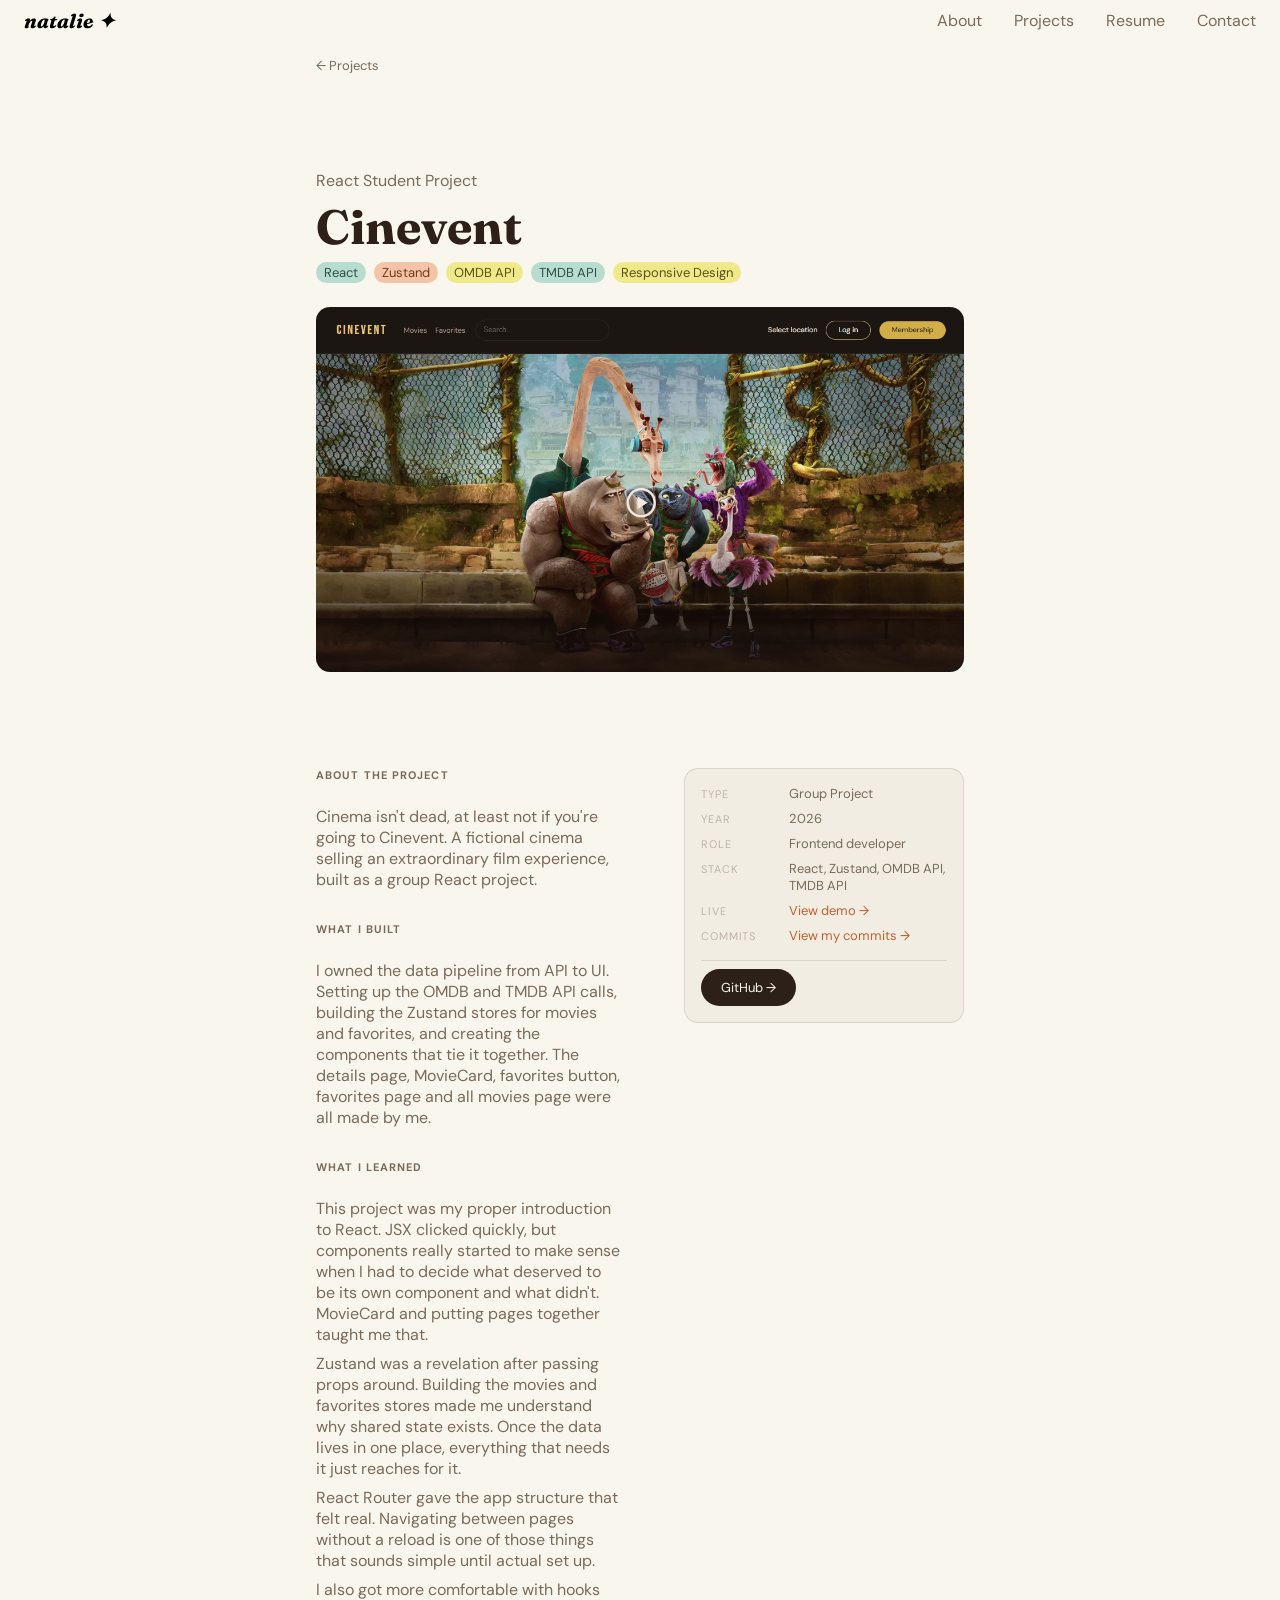
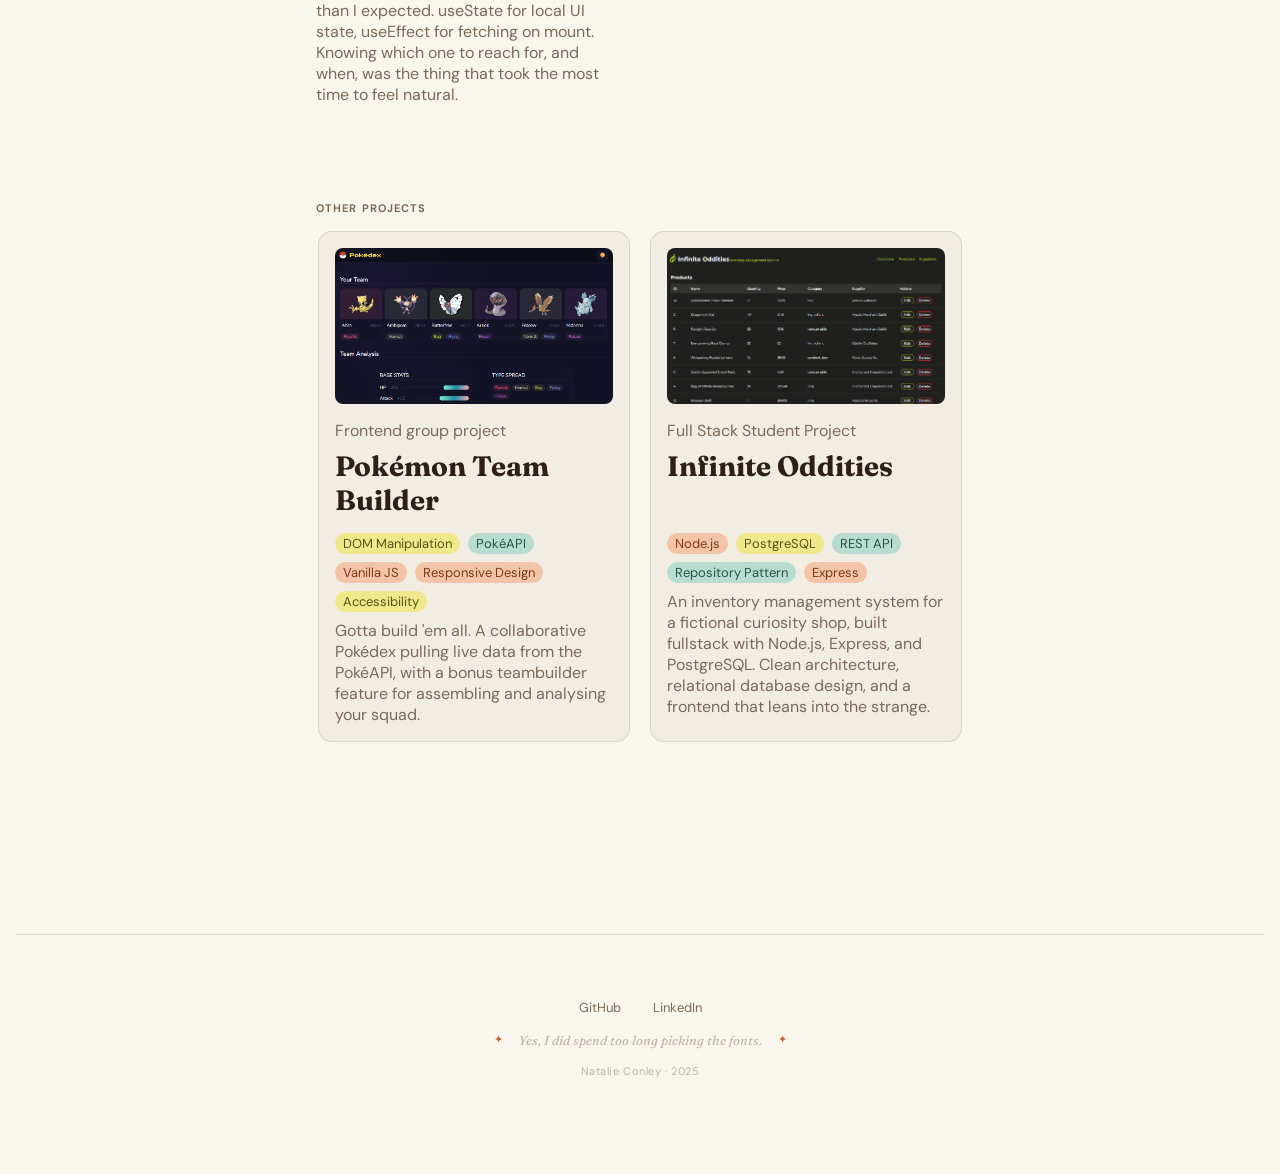
==== projects/cinevent.html @ f1764e36 "complete reset and restyle of pages over a couple of weeks" ====
<!DOCTYPE html>
<html lang="en">

<head>
    <meta charset="UTF-8">
    <meta name="viewport" content="width=device-width, initial-scale=1.0">
    <meta name="description" content="Project case study by Natalie Conley">
    <meta name="author" content="Natalie Conley">
    <link rel="preconnect" href="https://fonts.googleapis.com">
    <link rel="preconnect" href="https://fonts.gstatic.com" crossorigin>
    <link
        href="https://fonts.googleapis.com/css2?family=Fraunces:ital,opsz,wght@0,9..144,700;1,9..144,300;1,9..144,400&family=DM+Sans:wght@400;500&display=swap"
        rel="stylesheet">
    <link rel="stylesheet" href="../css/variables.css">
    <link rel="stylesheet" href="../css/style.css">
    <link rel="stylesheet" href="../css/project.css">
    <title>Cinevent — Natalie Conley</title>
</head>

<body>
    <header>
        <h1 id="logo"><a href="../index.html">natalie ✦</a></h1>
        <nav class="nav">
            <ul class="nav-list">
                <li><a href="../index.html#about">About</a></li>
                <li><a href="../index.html#projects">Projects</a></li>
                <li><a href="../index.html#cv">Resume</a></li>
                <li><a href="../index.html#contact">Contact</a></li>
            </ul>
        </nav>
        <button class="menu-toggle" aria-label="Toggle menu" aria-expanded="false">
            <span class="material-icons">menu</span>
        </button>
    </header>

    <main class="project-page">

        <a href="../index.html#projects" class="back-link">← Projects</a>

        <section class="project-hero">
            <span class="overhead">React Student Project</span>
            <h2>Cinevent</h2>
            <div class="pills">
                <span class="pill sage">React</span>
                <span class="pill peach">Zustand</span>
                <span class="pill lemon">OMDB API</span>
                <span class="pill sage">TMDB API</span>
                <span class="pill lemon">Responsive Design</span>
            </div>
            <div class="project-hero-image">
                <img src="../img/projects/cinevent1.png" alt="Screenshot of Cinevent">
            </div>
        </section>

        <div class="project-content">
            <article class="project-body">
                <section class="content-section">
                    <h3 class="section-label">About the project</h3>
                    <p>Cinema isn't dead, at least not if you're going to Cinevent. A fictional cinema selling an
                        extraordinary film experience, built as a group React project.</p>
                </section>

                <section class="content-section">
                    <h3 class="section-label">What I built</h3>
                    <p>I owned the data pipeline from API to UI. Setting up the OMDB and TMDB API calls, building the
                        Zustand stores for movies and favorites, and creating the components that tie it together. The
                        details page, MovieCard, favorites button, favorites page and all movies page were all made by
                        me.</p>
                </section>
                
                <section class="content-section">
                    <h3 class="section-label">What I learned</h3>
                    <div class="paragraph-container">
                        <p>
                            This project was my proper introduction to React. JSX clicked quickly, but components
                            really started to make sense when I had to decide what deserved to be its own component and
                            what
                            didn't. MovieCard and putting pages together taught me that.
                        </p>
                        <p>
                            Zustand was a revelation after passing props around. Building the movies and favorites
                            stores made me understand why shared state exists. Once the data lives in one place,
                            everything
                            that needs it just reaches for it.
                        </p>
                        <p>
                            React Router gave the app structure that felt real. Navigating between pages without a
                            reload is one of those things that sounds simple until actual set up.
                        </p>
                        <p>
                            I also got more comfortable with hooks than I expected. useState for local UI state,
                            useEffect for fetching on mount. Knowing which one to reach for, and when, was the thing
                            that took the
                            most time to feel natural.
                        </p>
                    </div>
                </section>
            </article>

            <aside class="project-meta">
                <div class="meta-card">
                    <dl>
                        <div class="meta-item">
                            <dt>Type</dt>
                            <dd>Group Project</dd>
                        </div>
                        <div class="meta-item">
                            <dt>Year</dt>
                            <dd>2026</dd>
                        </div>
                        <div class="meta-item">
                            <dt>Role</dt>
                            <dd>Frontend developer</dd>
                        </div>
                        <div class="meta-item">
                            <dt>Stack</dt>
                            <dd>React, Zustand, OMDB API, TMDB API</dd>
                        </div>
                        <div class="meta-item">
                            <dt>Live</dt>
                            <dd><a href="https://movie-booking-zeta-flame.vercel.app/" target="_blank">View demo →</a>
                            </dd>
                        </div>
                        <div class="meta-item">
                            <dt>Commits</dt>
                            <dd><a href="https://github.com/BrigittaCifra/MovieBooking/commits?author=natconley"
                                    target="_blank">View my commits →</a></dd>
                        </div>
                    </dl>
                    <div class="meta-links">
                        <a href="https://github.com/natconley/MovieBooking" class="btn-primary" target="_blank">GitHub →</a>
                    </div>
                </div>
            </aside>
        </div>

        <section class="other-projects">
            <h3 class="section-label">Other Projects</h3>
            <div class="projects-container">
                <div class="project" onclick="window.location.href='pokemon.html'">
                    <span class="overhead desktopHidden">Frontend group project</span>
                    <div class="img-container">
                        <img class="project-main-image" src="../img/projects/full-team.png"
                            alt="Pokédex Teambuilder with full team.">
                    </div>
                    <div class="project-info-container">
                        <span class="overhead mobileHidden">Frontend group project</span>
                        <h4>Pokémon Team Builder</h4>
                        <div class="pills">
                            <span class="pill lemon">DOM Manipulation</span>
                            <span class="pill sage">PokéAPI</span>
                            <span class="pill peach">Vanilla JS</span>
                            <span class="pill peach">Responsive Design</span>
                            <span class="pill lemon">Accessibility</span>
                        </div>
                        <p>Gotta build 'em all. A collaborative Pokédex pulling live data from the PokéAPI, with a bonus
                            teambuilder feature for assembling and analysing your squad.</p>
                    </div>
                </div>
                <div class="project" onclick="window.location.href='infinite-oddities.html'">
                    <span class="overhead desktopHidden">Full Stack Student Project</span>
                    <div class="img-container">
                        <img class="project-main-image" src="../img/projects/IO-products.png">
                    </div>
                    <div class="project-info-container">
                        <span class="overhead mobileHidden">Full Stack Student Project</span>
                        <h4>Infinite Oddities</h4>
                        <div class="pills">
                            <span class="pill peach">Node.js</span>
                            <span class="pill lemon">PostgreSQL</span>
                            <span class="pill sage">REST API</span>
                            <span class="pill sage">Repository Pattern</span>
                            <span class="pill peach">Express</span>
                        </div>
                        <p> An inventory management system for a fictional curiosity shop, built fullstack with Node.js,
                            Express, and PostgreSQL. Clean architecture, relational database design, and a frontend that
                            leans
                            into the strange.</p>
                    </div>
                </div>
            </div>
        </section>
    </main>

    <footer>
        <div class="footer-links">
            <a href="https://github.com/natconley" target="_blank">GitHub</a>
            <a href="https://www.linkedin.com/in/natalie-conley-9254a029b/" target="_blank">LinkedIn</a>
        </div>
        <div class="quirky-container">
        <span class="footer-star">✦</span>
        <p class="footer-quirky">Yes, I did spend too long picking the fonts.</p>
        <span class="footer-star">✦</span>
        </div>
        <p class="footer-credit">Natalie Conley · 2025</p>
    </div>
    </footer>

    <script src="../main.js"></script>

</body>

</html>
---- css/variables.css ----
:root {
  /* Colors — Warm Air */
  --color-cream: #F9F6EE;
  --color-ink: #2C2018;
  --color-terracotta: #C06030;
  --color-peach: #F4C4A8;
  --color-peach-text: #7A3A18;
  --color-sage: #B8DDD0;
  --color-sage-text: #2A5248;
  --color-lemon: #EFE98C;
  --color-lemon-text: #5A5210;
  --color-muted: #7A6A58;
  --color-muted-light: #BFB4A8;

  /* Semantics */
  --bg: var(--color-cream);
  --bg-surface: #F2EDE3;
  --text-primary: var(--color-ink);
  --text-secondary: var(--color-muted);
  --text-tertiary: var(--color-muted-light);
  --accent: var(--color-terracotta);
  --border: rgba(44, 32, 24, 0.12);

  /* Typography */
  --font-display: 'Fraunces', serif;
  --font-body: 'DM Sans', sans-serif;

  --text-xs: 0.6875rem;   /* 11px */
  --text-sm: 0.8125rem;   /* 13px */
  --text-base: 1rem;      /* 16px */
  --text-lg: 1.25rem;     /* 20px */
  --text-xl: 1.75rem;     /* 28px */
  --text-hero: clamp(2rem, 5vw, 3rem);

  --leading-tight: 1.15;
  --leading-normal: 1.65;

  /* Spacing */
  --space-xs: 0.25rem;   /* 4px */
  --space-sm: 0.5rem;    /* 8px */
  --space-md: 1rem;      /* 16px */
  --space-lg: 2rem;      /* 32px */
  --space-xl: 4rem;      /* 64px */
  --space-2xl: 8rem;     /* 128px */

  /* Layout */
  --max-width: 1100px;
  --content-width: 680px;

  /* Border radius */
  --radius-sm: 8px;
  --radius-md: 14px;
  --radius-lg: 20px;
  --radius-pill: 999px;

  /* Transitions */
  --transition: 200ms ease;
  --transition-slow: 400ms ease;
}
---- css/style.css ----
* {
    box-sizing: border-box;
    margin: 0;
    padding: 0;
}

.italic {
  font-style: italic;
  font-family: var(--font-display);
  color: var(--accent);
}

body {
    width: 100%;
    background-color: var(--bg);
    font-family: var(--font-body);
    margin: 0 auto;
    padding:0 var(--space-md) var(--space-xl);
}

p {
    color: var(--text-secondary);
}

main {
    display: flex;
    flex-direction: column;
     max-width: var(--content-width);
     margin: 0 auto;
}

main > section {
    padding: var(--space-xl) 0;
}

.bold {
    font-weight: 500;
}

.btn-primary {
    background: var(--color-ink);
    color: var(--color-cream);
    text-decoration: none;
    border: none;
    border-radius: var(--radius-pill);
    padding: 0.625rem 1.25rem;
    font-family: var(--font-body);
    font-size: var(--text-sm);
    cursor: pointer;
    transition: background var(--transition);
    width: fit-content;
    height: fit-content;
}

.btn-primary:hover {
    background: var(--color-terracotta);
}

.btn-secondary {
    background: transparent;
    color: var(--color-ink);
    border: 1px solid var(--color-ink);
    border-radius: var(--radius-pill);
    padding: 0.6rem 1.25rem;
    font-family: var(--font-body);
    font-size: var(--text-sm);
    cursor: pointer;
    transition: all var(--transition);
    width: fit-content;
    height: fit-content;
    text-decoration: none;
}

.btn-secondary:hover {
    background: var(--color-ink);
    color: var(--color-cream);
}


/* Navigation --------------------------------------------------------*/
header {
    display: flex;
    justify-content: space-between;
    align-items: center;
    padding: 0.5rem;
    position: relative;
}

.nav {
    display: none;
    position: absolute;
    top: 100%;
    right: 0;
    left: 0;
    width: 100%;
    background: var(--bg-surface);
    padding: 1rem;
}

.nav.active {
    display: block;
}

.nav-list {
    display: flex;
    flex-direction: column;
    gap: 1rem;
    list-style: none;
}

.nav-list a {
    text-decoration: none;
    color: var(--text-secondary);
    font-size: 1rem;
    transition: color var(--transition);
}

.nav-list a:hover {
    color: var(--accent);
}

.menu-toggle {
    display: flex;
    align-items: center;
    font-size: 1.5rem;
    background: none;
    border: none;
    cursor: pointer;
}

#logo {
    font-family: var(--font-display);
    font-style: italic;
    font-size: var(--text-lg);
}



/*Hero-------------------------------------------------------------*/

    #hero {
  min-height: 70vh;
  display: flex;
  flex-direction: column;
  justify-content: center;
  padding: var(--space-xl) 0;
  width: 100%;
}

#hero a {
    align-self: flex-end;
}

h2 {
    font-size: var(--text-hero);
    text-align: center;
}

#hero p {
    text-align: center;
}


/*Sections---------------------------------------------------------*/

.section-label {
    font-family: var(--font-body);
    font-size: var(--text-xs);
    letter-spacing: 0.1em;
    text-transform: uppercase;
    color: var(--text-secondary);
    margin-bottom: var(--space-md);
}

/*About------------------------------------------------------------*/


.p-container {
    display: flex;
    flex-direction: column;
    gap: 0.6rem;
  text-align: center;
}

#about {
    display: flex;
    flex-direction: column;
    margin: 0 auto;
}

.divider-star {
    display: block;
  text-align: center;
  color: var(--accent);
  margin: var(--space-md) 0;
  font-size: var(--text-sm);
}



/*Projects---------------------------------------------------------*/
.img-container {
    width: 100%;
    aspect-ratio: 16 / 9;
    border-radius: 8px;
    overflow: hidden;
}

.project-main-image {
    width: 100%;
    height: 100%;
    object-fit: cover;
    object-position: center top;
    display: block;
    filter: saturate(0.85) brightness(1.02);
}

.project {
    display: flex;
    flex-direction: column;
    gap: 5px;
    border-radius: var(--radius-md);
    border: 1px solid var(--border);
    padding: var(--space-md);
    width: 100%;
    margin: 0 auto;
    background-color: var(--bg-surface);
    cursor: pointer;
}

#project-container {

    display: grid;
    grid-template-columns: repeat(auto-fit, minmax(280px, 1fr));
    gap: var(--space-md);
    max-width: var(--max-width);
}

.project h4 {
  font-family: var(--font-display);
  font-size: var(--text-xl);
  font-weight: 700;
  color: var(--text-primary);
  margin: 0 0 var(--space-sm);
}

.project:hover h4 {
    font-style: italic;
}

.project-info-container {
    display: flex;
    flex-direction: column;
    gap: 0.5rem;
}

.pill {
    padding: 2px 8px;
    font-size: var(--text-sm);
    border-radius: var(--radius-pill);
}

.pills {
    display: flex;
    gap: 8px;
    flex-wrap: wrap;
}

.lemon {
    background-color: var(--color-lemon);
    color: var(--color-lemon-text);
}

.sage {
    background-color: var(--color-sage);
    color: var(--color-sage-text);
}

.peach {
    background-color: var(--color-peach);
    color: var(--color-peach-text);
}

.overhead {
    color: var(--text-secondary);
    font-weight: 400;
}

.mobileHidden {
    display: none;
}

.project {
    transition: transform var(--transition), box-shadow var(--transition);
}

.project:hover {
    transform: translateY(-4px);
    box-shadow: 0 8px 24px rgba(44, 32, 24, 0.08);
}
/*Resume---------------------------------------------------------*/
h5 {
    font-size: 1.2rem;
}

.cv-grid {
    display: grid;
    gap: 1.25rem;
    /*
    justify-self: center;
    align-content: center;*/
}

.cv-header {
    display: grid;
    
}

.cv-header p {
    margin-top: 0.75rem;
    color: var(--text-secondary);
    line-height: 1.6;
}

.section-description {
  display: grid;
 
}

.section-description p {
    margin: 0;
}


.cv-section {
    padding: 1rem;
    border: 1px solid var(--border);
    border-radius: var(--radius-md);
    background-color: var(--bg-surface);
}

.cv-section h4 {
  font-family: var(--font-body);
  font-size: var(--text-base);
  font-weight: 500;
  color: var(--text-primary);
  margin: 0 0 var(--space-md);
  padding-bottom: var(--space-sm);
  border-bottom: 1px solid var(--border);
}

.cv-item h5, .skill-group h5 {
  font-family: var(--font-body);
  font-size: var(--text-base);
  font-weight: 500;
  color: var(--text-primary);
}

.cv-item h5 span {
  color: var(--accent);
  font-weight: 400;
}



.cv-item {
    margin-bottom: 1rem;
}

.grid-grouping {
    display: grid;
    gap: 1rem;
}

.cv-item .meta {
  font-size: var(--text-sm);
  color: var(--text-tertiary);
  margin-bottom: var(--space-sm);
}

.stack {
    display: flex;
    justify-content: space-between;
    gap: 0.5rem;
    width: 100%;
    max-width: 500px;
    padding: 1rem 0;
    align-self: center;
}

i {
    color: var(--secondary-color);
    font-size: 34px;
}

.stackGroup span {
    opacity: 0;
    display: block;
    font-size: 0.75rem;
    color: var(--secondary-color);
    position: absolute;
    bottom: -22px;
    transition: opacity 0.2s ease;
}

.stackGroup:hover span {
    opacity: 1;

}

.stackGroup {
    display: flex;
    flex-direction: column;
    align-items: center;
    justify-content: center;
    position: relative;
}


/*Contact---------------------------------------------------------*/
.message-form {
    display: flex;
    flex-direction: column;
    gap: 12px;
    max-width: 700px;
}

.message-form input {
    height: 26px;
    border-radius: 8px;
    border: 1px solid var(--border);
    padding: 0 0 0 5px;
}

#message-area {
    border-radius: 10px;
    border: 1px solid var(--border);
    padding: 5px;
}

#contactTop {
    display: flex;
    align-items: center;
}

.contact-info {
    display: flex;
    flex-direction: column;
    gap: var(--space-sm);
    padding-bottom: var(--space-md);
}

#contact {
    display: flex;
    flex-direction: column;
    gap: 0.5rem;
}

form input, form textarea {
    background-color: var(--bg-surface);
    font-family: var(--font-body);
    color: var(--text-secondary);  
}

/*Footer----------------------------------------------------------------*/
footer {
    display: flex;
    flex-direction: column;
    align-items: center;
    gap: var(--space-md);
    padding: var(--space-xl) 0 var(--space-lg);
    border-top: 1px solid var(--border);
    margin-top: var(--space-xl);
}

.footer-links {
    display: flex;
    gap: var(--space-lg);
}

.footer-links a {
    color: var(--text-secondary);
    text-decoration: none;
    font-size: var(--text-sm);
    transition: color var(--transition);
}

.footer-links a:hover {
    color: var(--accent);
}

.footer-quirky {
    font-family: var(--font-display);
    font-style: italic;
    font-size: var(--text-sm);
    color: var(--text-tertiary);
}

.footer-credit {
    font-size: var(--text-xs);
    color: var(--text-tertiary);
    letter-spacing: 0.05em;
}

.footer-star {
    color: var(--accent);
    font-size: var(--text-xs);
}

.quirky-container {
    display: flex;
   gap: var(--space-md);
}

/*Media Queries--------------------------------------------------------*/
@media (min-width: 400px) {
    i {
        font-size: 42px;
    }
}

@media (min-width: 500px) {
    .contact-info {
        flex-direction: row;
        align-items: center;
        justify-content: space-between;
    }
}

@media (min-width: 728px) {

    /*Navigation --------------------------------------------------*/
    .menu-toggle {
        display: none;
    }

    .nav {
        display: block;
        position: static;
        width: auto;
        background: none;
        padding: 0;
    }

    .nav-list {
        flex-direction: row;
        gap: 2rem;
    }

    /* formulär */
    .message-form {
        display: grid;
        grid-template-columns: 1fr 1fr;
    }

    #email-input,
    #message-area,
    .message-form button {
        grid-column: 1 / -1;
    }


    /*Projects---------------------------------------------------------*/

.project h4 {
    font-family: var(--font-display);
  font-size: var(--text-xl);
  font-weight: 700;
  color: var(--text-primary);
  margin: 0 0 var(--space-sm);
  min-height: 2lh;
}
    .desktopHidden {
        display: none;
    }

    .mobileHidden {
        display: block;
    }

    /*resume---------------------------------------------------------*/

    .cv-grid {
        grid-template-columns: 1fr 1fr;
        gap: 1.5rem;
    }

    .section-description {
     grid-template-columns: 4fr 1fr;
  width: 100%;
    gap: var(--space-md);
}
}

@media (min-width: 1024px) {
    #cv {
        padding: 7rem 0;
    }

    .cv-section {
        padding: 2rem;
    }
}
---- css/project.css ----
h1 a {
    color: var(--color-primary);
    text-decoration: none;
}

.project-page {
    display: flex;
    flex-direction: column;
    gap: var(--space-lg);
    max-width: var(--content-width);
    margin: 0 auto;
    padding: var(--space-md) var(--space-md) var(--space-xl);
}

.back-link {
    color: var(--text-secondary);
    text-decoration: none;
    font-size: var(--text-sm);
    transition: color var(--transition);
}

.back-link:hover {
    color: var(--accent);
}

.project-hero {
    display: flex;
    flex-direction: column;
    gap: var(--space-sm);
}

.project-hero h2 {
    font-family: var(--font-display);
    font-size: var(--text-hero);
    font-weight: 700;
    color: var(--text-primary);
    text-align: left;
    line-height: var(--leading-tight);
}

.project-hero-image {
    width: 100%;
    aspect-ratio: 16 / 9;
    border-radius: var(--radius-md);
    overflow: hidden;
    margin-top: var(--space-md);
    position: relative;
}

.project-hero-image::after {
    content:'';
    position: absolute;
    inset: 0;
    background: rgba(192, 96, 48, 0.06);
    border-radius: var(--radius-md);
    pointer-events: none;
}

.project-hero-image img {
    width: 100%;
    height: 100%;
    object-fit: cover;
    object-position: center top;
    display: block;
    filter: saturate(0.85) brightness(1.02);
}

.project-content {
    display: flex;
    flex-direction: column;
    gap: var(--space-lg);
}

.project-body {
    display: flex;
    flex-direction: column;
    gap: var(--space-lg);
}

.project-body {
    display: flex;
    flex-direction: column;
    gap: var(--space-lg);
}

.content-section {
    display: flex;
    flex-direction: column;
    gap: var(--space-sm);
}

.meta-card {
    background: var(--bg-surface);
    border: 1px solid var(--border);
    border-radius: var(--radius-md);
    padding: var(--space-md);
    display: flex;
    flex-direction: column;
    gap: var(--space-md);
}

dl {
    display: flex;
    flex-direction: column;
    gap: var(--space-sm);
}

.meta-item {
    display: grid;
    grid-template-columns: 80px 1fr;
    gap: var(--space-sm);
    font-size: var(--text-sm);
}

.meta-item dt {
    color: var(--text-tertiary);
    font-size: var(--text-xs);
    text-transform: uppercase;
    letter-spacing: 0.08em;
    padding-top: 2px;
}

.meta-item dd {
    color: var(--text-secondary);
}

.meta-links {
    padding-top: var(--space-sm);
    border-top: 1px solid var(--border);
    display: flex;
    gap: var(--space-sm);
}

.meta-item a {
    color: var(--accent);
    text-decoration: none;
    font-size: var(--text-sm);
    transition: opacity var(--transition);
}

.meta-item a:hover {
    opacity: 0.7;
}

.paragraph-container {
    display: flex;
    flex-direction: column;
    gap: var(--space-sm);
}

.project {
    display: flex;
    flex-direction: column;
    gap: var(--space-md);
    max-width: 350px;
}

.projects-container {
display: flex;
flex-direction: column;
    flex-wrap: wrap;
    gap: var(--space-md);
    max-width: var(--max-width);
}


@media (min-width: 728px) {
    .project-content {
        display: grid;
        grid-template-columns: 1fr 280px;
        gap: var(--space-xl);
        align-items: start;
    }

    .project-meta {
        position: sticky;
        top: var(--space-lg);
    }

    .projects-container {
        flex-direction: row;
        
    }

    .project {
        width: 312px;
    }
}
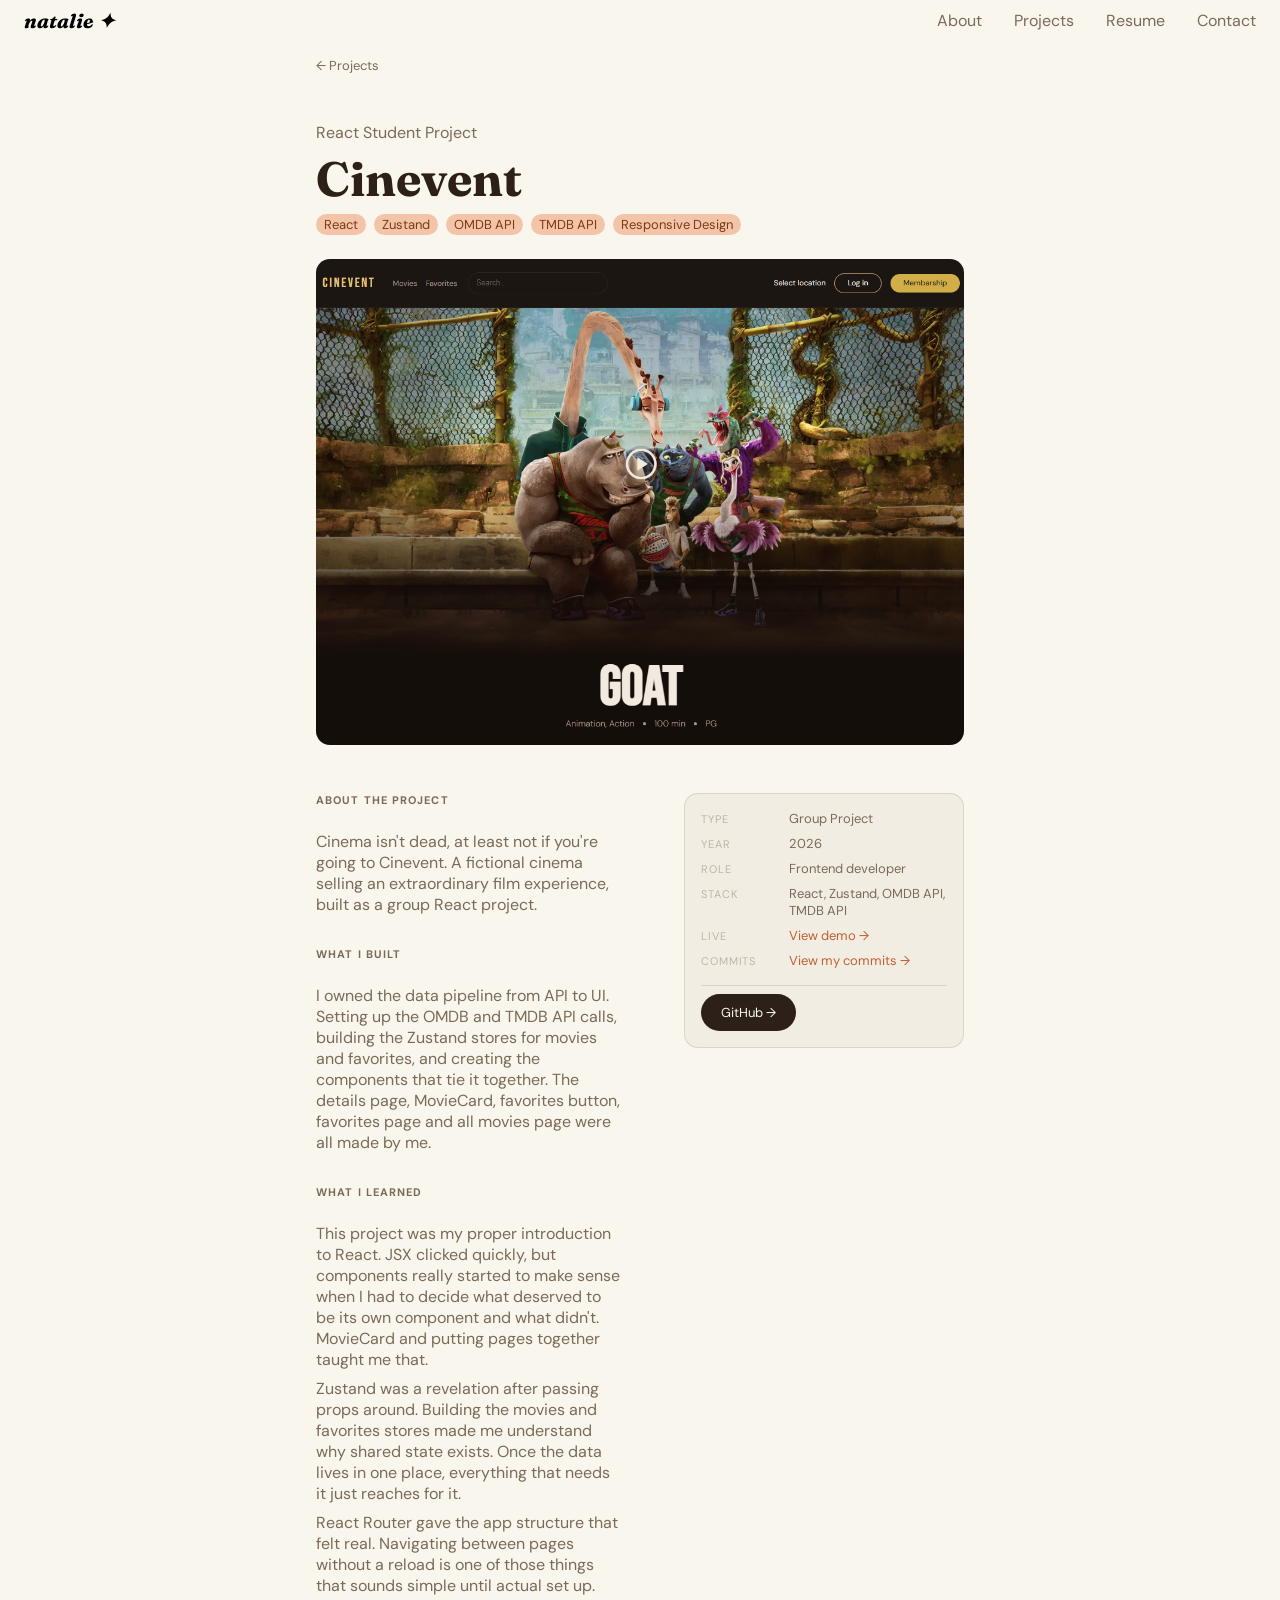
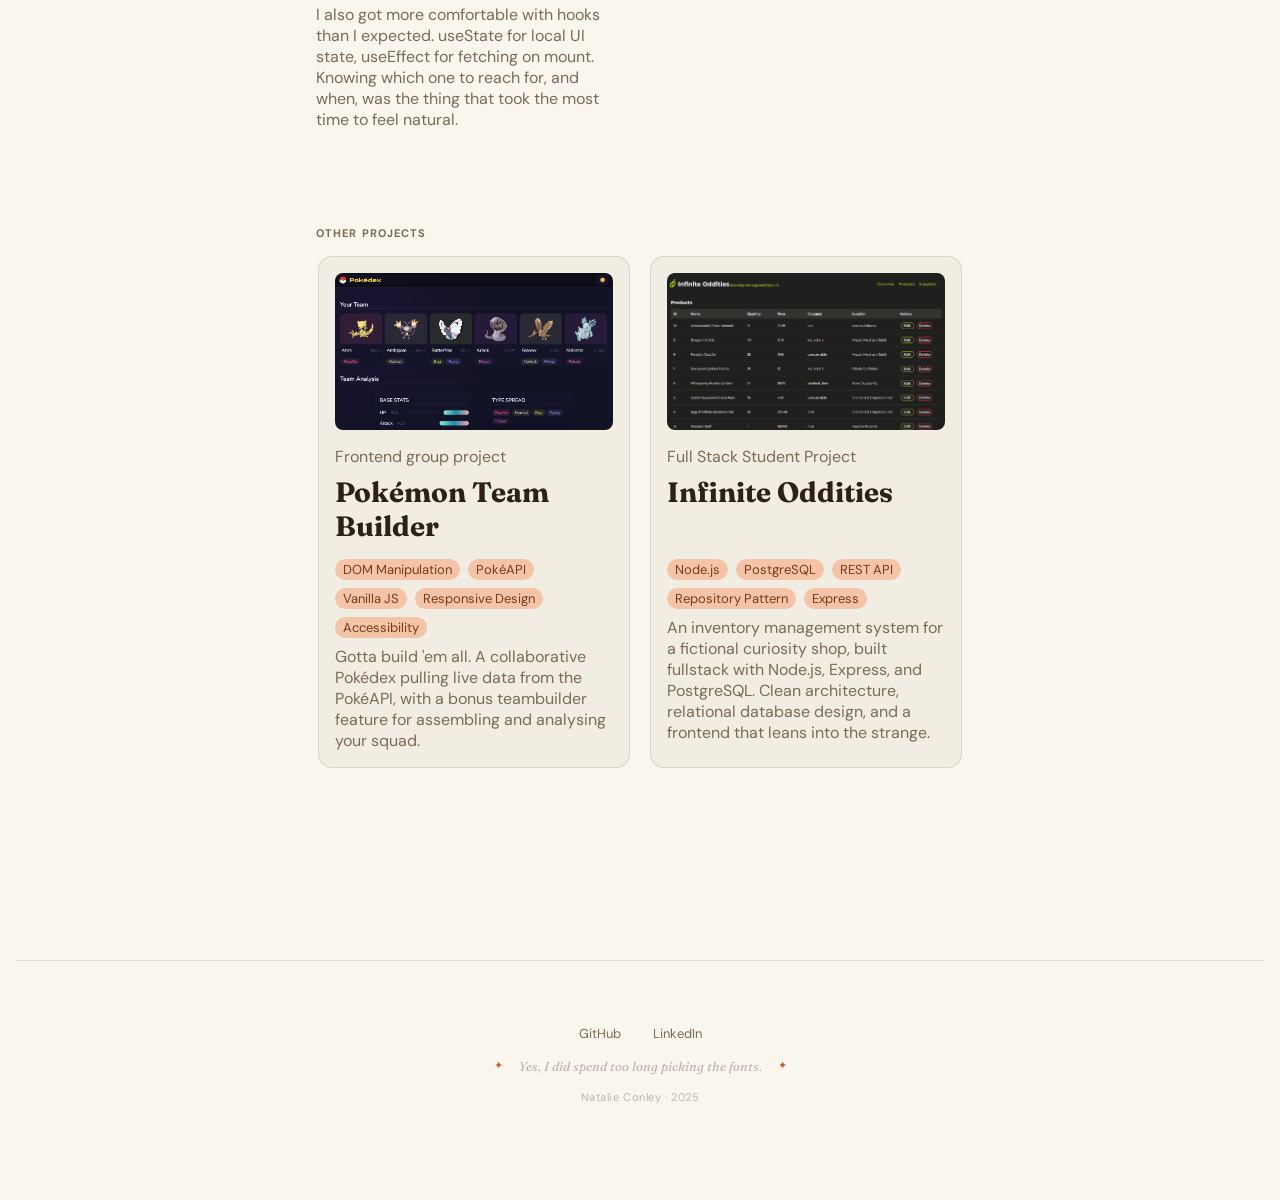
==== commit 6061e385: "change color of pills/tags" ====
--- a/projects/cinevent.html
+++ b/projects/cinevent.html
@@ -11,6 +11,7 @@
     <link
         href="https://fonts.googleapis.com/css2?family=Fraunces:ital,opsz,wght@0,9..144,700;1,9..144,300;1,9..144,400&family=DM+Sans:wght@400;500&display=swap"
         rel="stylesheet">
+    <link href="https://fonts.googleapis.com/icon?family=Material+Icons" rel="stylesheet">
     <link rel="stylesheet" href="../css/variables.css">
     <link rel="stylesheet" href="../css/style.css">
     <link rel="stylesheet" href="../css/project.css">
@@ -41,11 +42,11 @@
             <span class="overhead">React Student Project</span>
             <h2>Cinevent</h2>
             <div class="pills">
-                <span class="pill sage">React</span>
+                <span class="pill peach">React</span>
                 <span class="pill peach">Zustand</span>
-                <span class="pill lemon">OMDB API</span>
-                <span class="pill sage">TMDB API</span>
-                <span class="pill lemon">Responsive Design</span>
+                <span class="pill peach">OMDB API</span>
+                <span class="pill peach">TMDB API</span>
+                <span class="pill peach">Responsive Design</span>
             </div>
             <div class="project-hero-image">
                 <img src="../img/projects/cinevent1.png" alt="Screenshot of Cinevent">
@@ -67,7 +68,7 @@
                         details page, MovieCard, favorites button, favorites page and all movies page were all made by
                         me.</p>
                 </section>
-                
+
                 <section class="content-section">
                     <h3 class="section-label">What I learned</h3>
                     <div class="paragraph-container">
@@ -128,7 +129,8 @@
                         </div>
                     </dl>
                     <div class="meta-links">
-                        <a href="https://github.com/natconley/MovieBooking" class="btn-primary" target="_blank">GitHub →</a>
+                        <a href="https://github.com/natconley/MovieBooking" class="btn-primary" target="_blank">GitHub
+                            →</a>
                     </div>
                 </div>
             </aside>
@@ -147,11 +149,11 @@
                         <span class="overhead mobileHidden">Frontend group project</span>
                         <h4>Pokémon Team Builder</h4>
                         <div class="pills">
-                            <span class="pill lemon">DOM Manipulation</span>
-                            <span class="pill sage">PokéAPI</span>
+                            <span class="pill peach">DOM Manipulation</span>
+                            <span class="pill peach">PokéAPI</span>
                             <span class="pill peach">Vanilla JS</span>
                             <span class="pill peach">Responsive Design</span>
-                            <span class="pill lemon">Accessibility</span>
+                            <span class="pill peach">Accessibility</span>
                         </div>
                         <p>Gotta build 'em all. A collaborative Pokédex pulling live data from the PokéAPI, with a bonus
                             teambuilder feature for assembling and analysing your squad.</p>
@@ -167,9 +169,9 @@
                         <h4>Infinite Oddities</h4>
                         <div class="pills">
                             <span class="pill peach">Node.js</span>
-                            <span class="pill lemon">PostgreSQL</span>
-                            <span class="pill sage">REST API</span>
-                            <span class="pill sage">Repository Pattern</span>
+                            <span class="pill peach">PostgreSQL</span>
+                            <span class="pill peach">REST API</span>
+                            <span class="pill peach">Repository Pattern</span>
                             <span class="pill peach">Express</span>
                         </div>
                         <p> An inventory management system for a fictional curiosity shop, built fullstack with Node.js,
@@ -188,12 +190,12 @@
             <a href="https://www.linkedin.com/in/natalie-conley-9254a029b/" target="_blank">LinkedIn</a>
         </div>
         <div class="quirky-container">
-        <span class="footer-star">✦</span>
-        <p class="footer-quirky">Yes, I did spend too long picking the fonts.</p>
-        <span class="footer-star">✦</span>
+            <span class="footer-star">✦</span>
+            <p class="footer-quirky">Yes, I did spend too long picking the fonts.</p>
+            <span class="footer-star">✦</span>
         </div>
         <p class="footer-credit">Natalie Conley · 2025</p>
-    </div>
+        </div>
     </footer>
 
     <script src="../main.js"></script>
--- a/css/style.css
+++ b/css/style.css
@@ -93,7 +93,7 @@
     right: 0;
     left: 0;
     width: 100%;
-    background: var(--bg-surface);
+    background: var(--bg);
     padding: 1rem;
 }
 
--- a/css/project.css
+++ b/css/project.css
@@ -27,6 +27,7 @@
     display: flex;
     flex-direction: column;
     gap: var(--space-sm);
+    padding: var(--space-md) 0;
 }
 
 .project-hero h2 {
@@ -40,7 +41,7 @@
 
 .project-hero-image {
     width: 100%;
-    aspect-ratio: 16 / 9;
+    aspect-ratio: 4 / 3;
     border-radius: var(--radius-md);
     overflow: hidden;
     margin-top: var(--space-md);
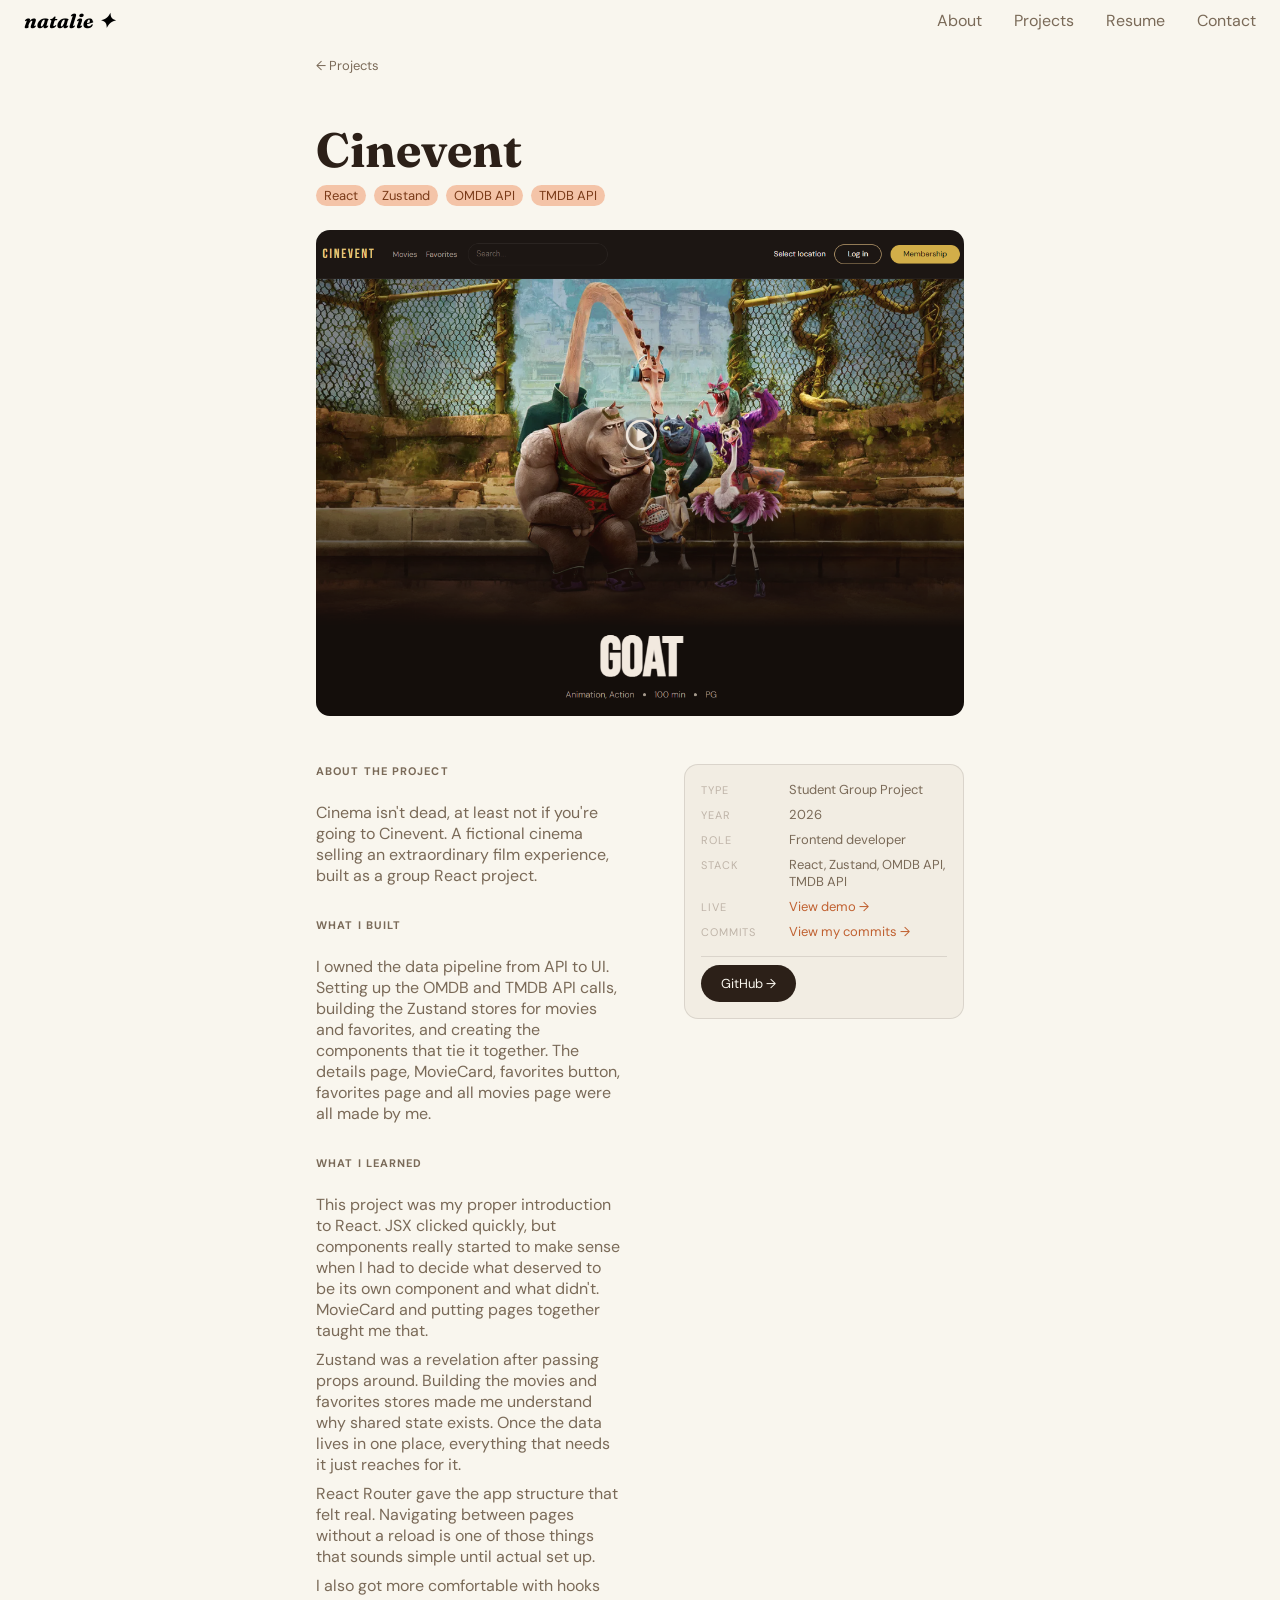
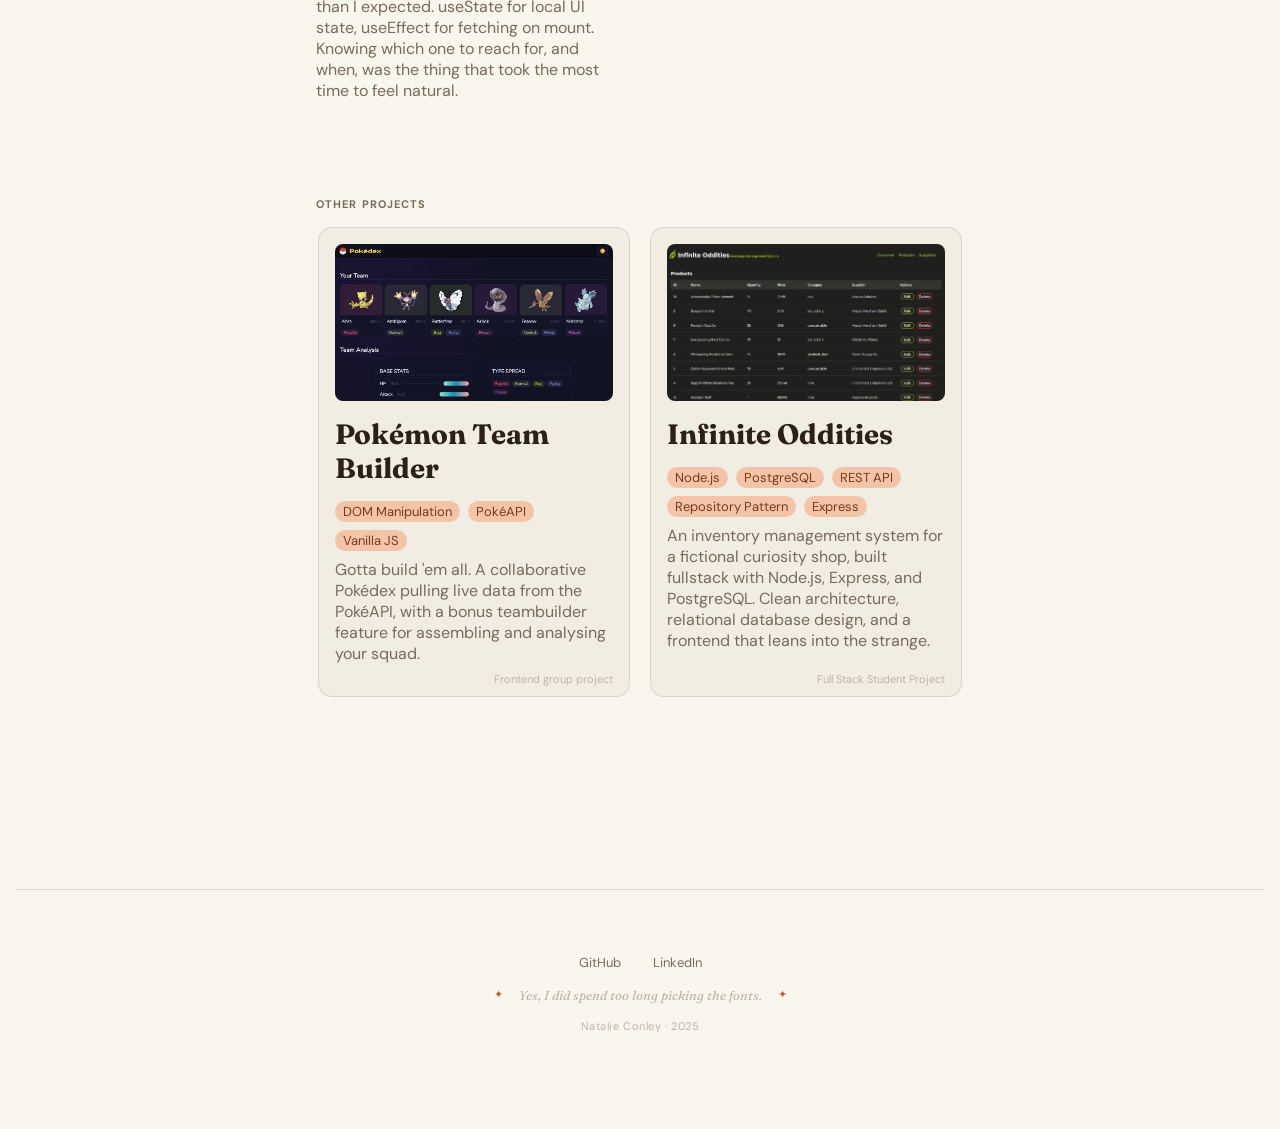
==== commit 37cbedf8: "edits to layout and styling" ====
--- a/projects/cinevent.html
+++ b/projects/cinevent.html
@@ -38,15 +38,13 @@
 
         <a href="../index.html#projects" class="back-link">← Projects</a>
 
-        <section class="project-hero">
-            <span class="overhead">React Student Project</span>
+        <section class="project-hero">      
             <h2>Cinevent</h2>
             <div class="pills">
                 <span class="pill peach">React</span>
                 <span class="pill peach">Zustand</span>
                 <span class="pill peach">OMDB API</span>
                 <span class="pill peach">TMDB API</span>
-                <span class="pill peach">Responsive Design</span>
             </div>
             <div class="project-hero-image">
                 <img src="../img/projects/cinevent1.png" alt="Screenshot of Cinevent">
@@ -103,7 +101,7 @@
                     <dl>
                         <div class="meta-item">
                             <dt>Type</dt>
-                            <dd>Group Project</dd>
+                            <dd>Student Group Project</dd>
                         </div>
                         <div class="meta-item">
                             <dt>Year</dt>
@@ -140,32 +138,27 @@
             <h3 class="section-label">Other Projects</h3>
             <div class="projects-container">
                 <div class="project" onclick="window.location.href='pokemon.html'">
-                    <span class="overhead desktopHidden">Frontend group project</span>
                     <div class="img-container">
                         <img class="project-main-image" src="../img/projects/full-team.png"
                             alt="Pokédex Teambuilder with full team.">
                     </div>
                     <div class="project-info-container">
-                        <span class="overhead mobileHidden">Frontend group project</span>
                         <h4>Pokémon Team Builder</h4>
                         <div class="pills">
                             <span class="pill peach">DOM Manipulation</span>
                             <span class="pill peach">PokéAPI</span>
                             <span class="pill peach">Vanilla JS</span>
-                            <span class="pill peach">Responsive Design</span>
-                            <span class="pill peach">Accessibility</span>
                         </div>
                         <p>Gotta build 'em all. A collaborative Pokédex pulling live data from the PokéAPI, with a bonus
                             teambuilder feature for assembling and analysing your squad.</p>
+                        <span class="overhead">Frontend group project</span>
                     </div>
                 </div>
                 <div class="project" onclick="window.location.href='infinite-oddities.html'">
-                    <span class="overhead desktopHidden">Full Stack Student Project</span>
                     <div class="img-container">
                         <img class="project-main-image" src="../img/projects/IO-products.png">
                     </div>
                     <div class="project-info-container">
-                        <span class="overhead mobileHidden">Full Stack Student Project</span>
                         <h4>Infinite Oddities</h4>
                         <div class="pills">
                             <span class="pill peach">Node.js</span>
@@ -178,6 +171,7 @@
                             Express, and PostgreSQL. Clean architecture, relational database design, and a frontend that
                             leans
                             into the strange.</p>
+                        <span class="overhead mobileHidden">Full Stack Student Project</span>
                     </div>
                 </div>
             </div>
--- a/css/style.css
+++ b/css/style.css
@@ -221,15 +221,16 @@
     gap: 5px;
     border-radius: var(--radius-md);
     border: 1px solid var(--border);
-    padding: var(--space-md);
+    padding: var(--space-md) var(--space-md) var(--space-lg);
     width: 100%;
     margin: 0 auto;
     background-color: var(--bg-surface);
     cursor: pointer;
+    transition: transform var(--transition), box-shadow var(--transition);
+    position: relative;
 }
 
 #project-container {
-
     display: grid;
     grid-template-columns: repeat(auto-fit, minmax(280px, 1fr));
     gap: var(--space-md);
@@ -266,38 +267,24 @@
     flex-wrap: wrap;
 }
 
-.lemon {
-    background-color: var(--color-lemon);
-    color: var(--color-lemon-text);
-}
-
-.sage {
-    background-color: var(--color-sage);
-    color: var(--color-sage-text);
-}
-
 .peach {
     background-color: var(--color-peach);
     color: var(--color-peach-text);
 }
 
 .overhead {
-    color: var(--text-secondary);
-    font-weight: 400;
-}
-
-.mobileHidden {
-    display: none;
-}
-
-.project {
-    transition: transform var(--transition), box-shadow var(--transition);
+    color: var(--text-tertiary);
+    font-size: var(--text-xs);
+    position: absolute;
+    bottom: 10px;
 }
 
 .project:hover {
     transform: translateY(-4px);
     box-shadow: 0 8px 24px rgba(44, 32, 24, 0.08);
 }
+
+
 /*Resume---------------------------------------------------------*/
 h5 {
     font-size: 1.2rem;
@@ -306,14 +293,10 @@
 .cv-grid {
     display: grid;
     gap: 1.25rem;
-    /*
-    justify-self: center;
-    align-content: center;*/
 }
 
 .cv-header {
-    display: grid;
-    
+    display: grid;  
 }
 
 .cv-header p {
@@ -324,7 +307,6 @@
 
 .section-description {
   display: grid;
- 
 }
 
 .section-description p {
@@ -361,8 +343,6 @@
   font-weight: 400;
 }
 
-
-
 .cv-item {
     margin-bottom: 1rem;
 }
@@ -388,34 +368,6 @@
     align-self: center;
 }
 
-i {
-    color: var(--secondary-color);
-    font-size: 34px;
-}
-
-.stackGroup span {
-    opacity: 0;
-    display: block;
-    font-size: 0.75rem;
-    color: var(--secondary-color);
-    position: absolute;
-    bottom: -22px;
-    transition: opacity 0.2s ease;
-}
-
-.stackGroup:hover span {
-    opacity: 1;
-
-}
-
-.stackGroup {
-    display: flex;
-    flex-direction: column;
-    align-items: center;
-    justify-content: center;
-    position: relative;
-}
-
 
 /*Contact---------------------------------------------------------*/
 .message-form {
@@ -447,7 +399,6 @@
     display: flex;
     flex-direction: column;
     gap: var(--space-sm);
-    padding-bottom: var(--space-md);
 }
 
 #contact {
@@ -524,6 +475,12 @@
         flex-direction: row;
         align-items: center;
         justify-content: space-between;
+    }
+}
+
+@media (min-width: 630px) {
+    .overhead {
+        right: 1rem;
     }
 }
 
@@ -561,7 +518,7 @@
 
 
     /*Projects---------------------------------------------------------*/
-
+/*
 .project h4 {
     font-family: var(--font-display);
   font-size: var(--text-xl);
@@ -569,7 +526,7 @@
   color: var(--text-primary);
   margin: 0 0 var(--space-sm);
   min-height: 2lh;
-}
+}*/
     .desktopHidden {
         display: none;
     }
--- a/css/project.css
+++ b/css/project.css
@@ -164,6 +164,65 @@
     max-width: var(--max-width);
 }
 
+/*Gallery*/
+.gallery-grid {
+    display: grid;
+    grid-template-columns: 1fr 1fr;
+    gap: var(--space-sm);
+}
+
+.gallery-img {
+    width: 100%;
+    aspect-ratio: 4 / 3;
+    object-fit: cover;
+    object-position: center top;
+    border-radius: var(--radius-sm);
+    cursor: pointer;
+    filter: saturate(0.85) brightness(1.02);
+    transition: opacity var(--transition);
+}
+
+.gallery-img:hover {
+    opacity: 0.85;
+}
+
+.lightbox {
+    display: none;
+    position: fixed;
+    inset: 0;
+    background: rgba(44, 32, 24, 0.9);
+    z-index: 100;
+    justify-content: center;
+    align-items: center;
+    padding: var(--space-lg);
+}
+
+.lightbox.active {
+    display: flex;
+}
+
+.lightbox-img {
+    max-width: 100%;
+    max-height: 90vh;
+    border-radius: var(--radius-sm);
+    object-fit: contain;
+}
+
+.lightbox-close {
+    position: absolute;
+    top: var(--space-md);
+    right: var(--space-md);
+    background: none;
+    border: none;
+    color: var(--color-cream);
+    font-size: var(--text-lg);
+    cursor: pointer;
+    transition: opacity var(--transition);
+}
+
+.lightbox-close:hover {
+    opacity: 0.7;
+}
 
 @media (min-width: 728px) {
     .project-content {
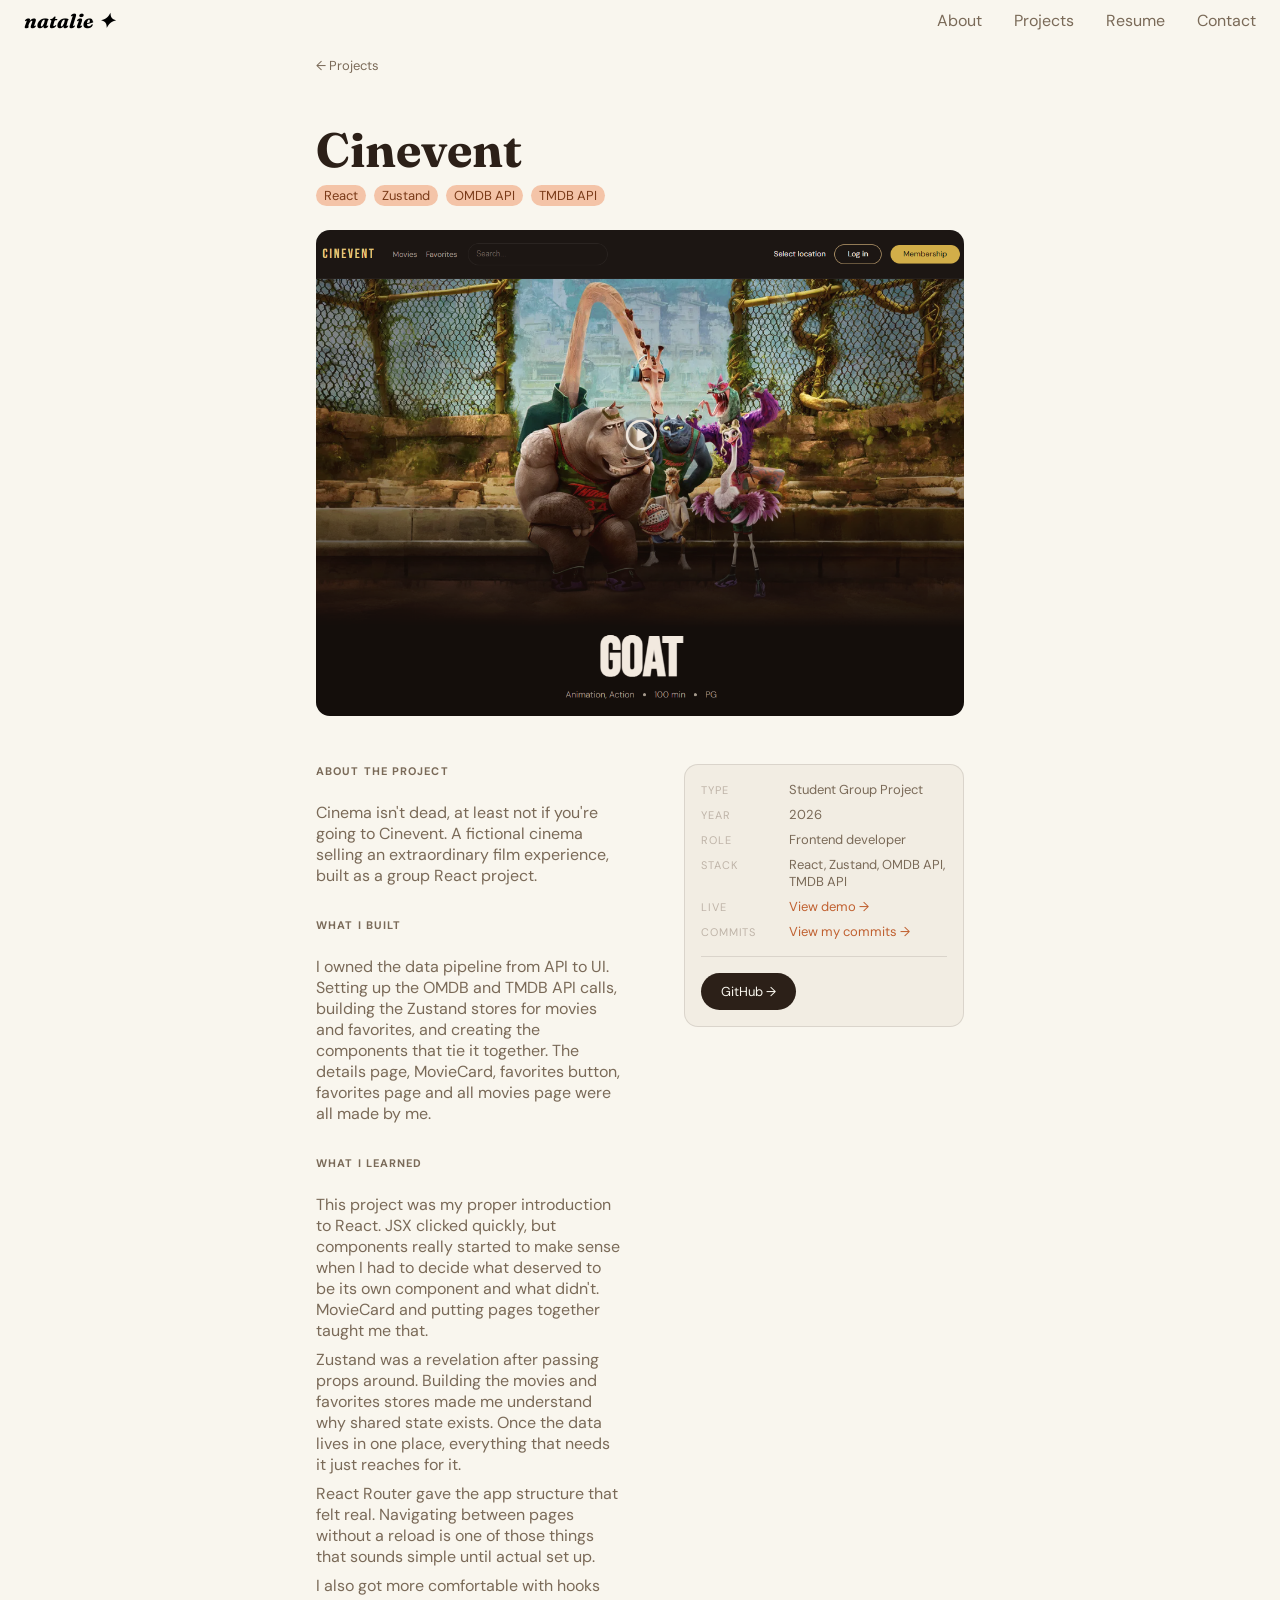
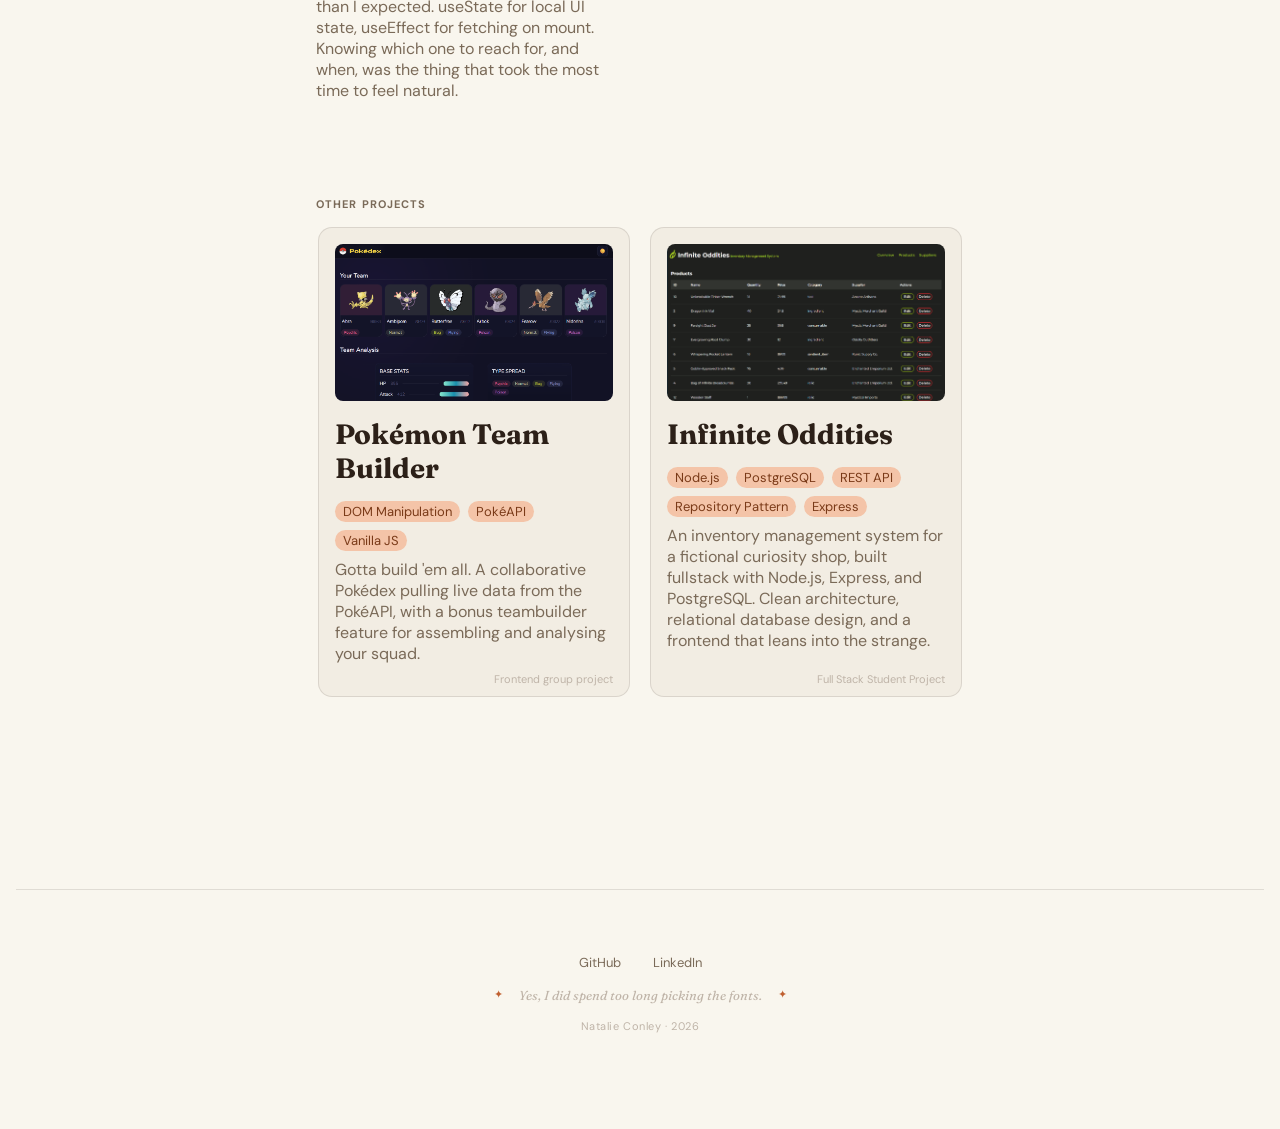
==== commit 302f7779: "add null check on lightbox" ====
--- a/projects/cinevent.html
+++ b/projects/cinevent.html
@@ -188,7 +188,7 @@
             <p class="footer-quirky">Yes, I did spend too long picking the fonts.</p>
             <span class="footer-star">✦</span>
         </div>
-        <p class="footer-credit">Natalie Conley · 2025</p>
+        <p class="footer-credit">Natalie Conley · 2026</p>
         </div>
     </footer>
 
--- a/css/style.css
+++ b/css/style.css
@@ -50,6 +50,7 @@
     transition: background var(--transition);
     width: fit-content;
     height: fit-content;
+    margin-top: var(--space-sm);
 }
 
 .btn-primary:hover {
@@ -86,6 +87,11 @@
     position: relative;
 }
 
+.material-icons {
+    color: var(--text-primary);
+    padding-top: 3px;
+}
+
 .nav {
     display: none;
     position: absolute;
@@ -299,6 +305,7 @@
     display: grid;  
 }
 
+
 .cv-header p {
     margin-top: 0.75rem;
     color: var(--text-secondary);
@@ -312,7 +319,6 @@
 .section-description p {
     margin: 0;
 }
-
 
 .cv-section {
     padding: 1rem;
